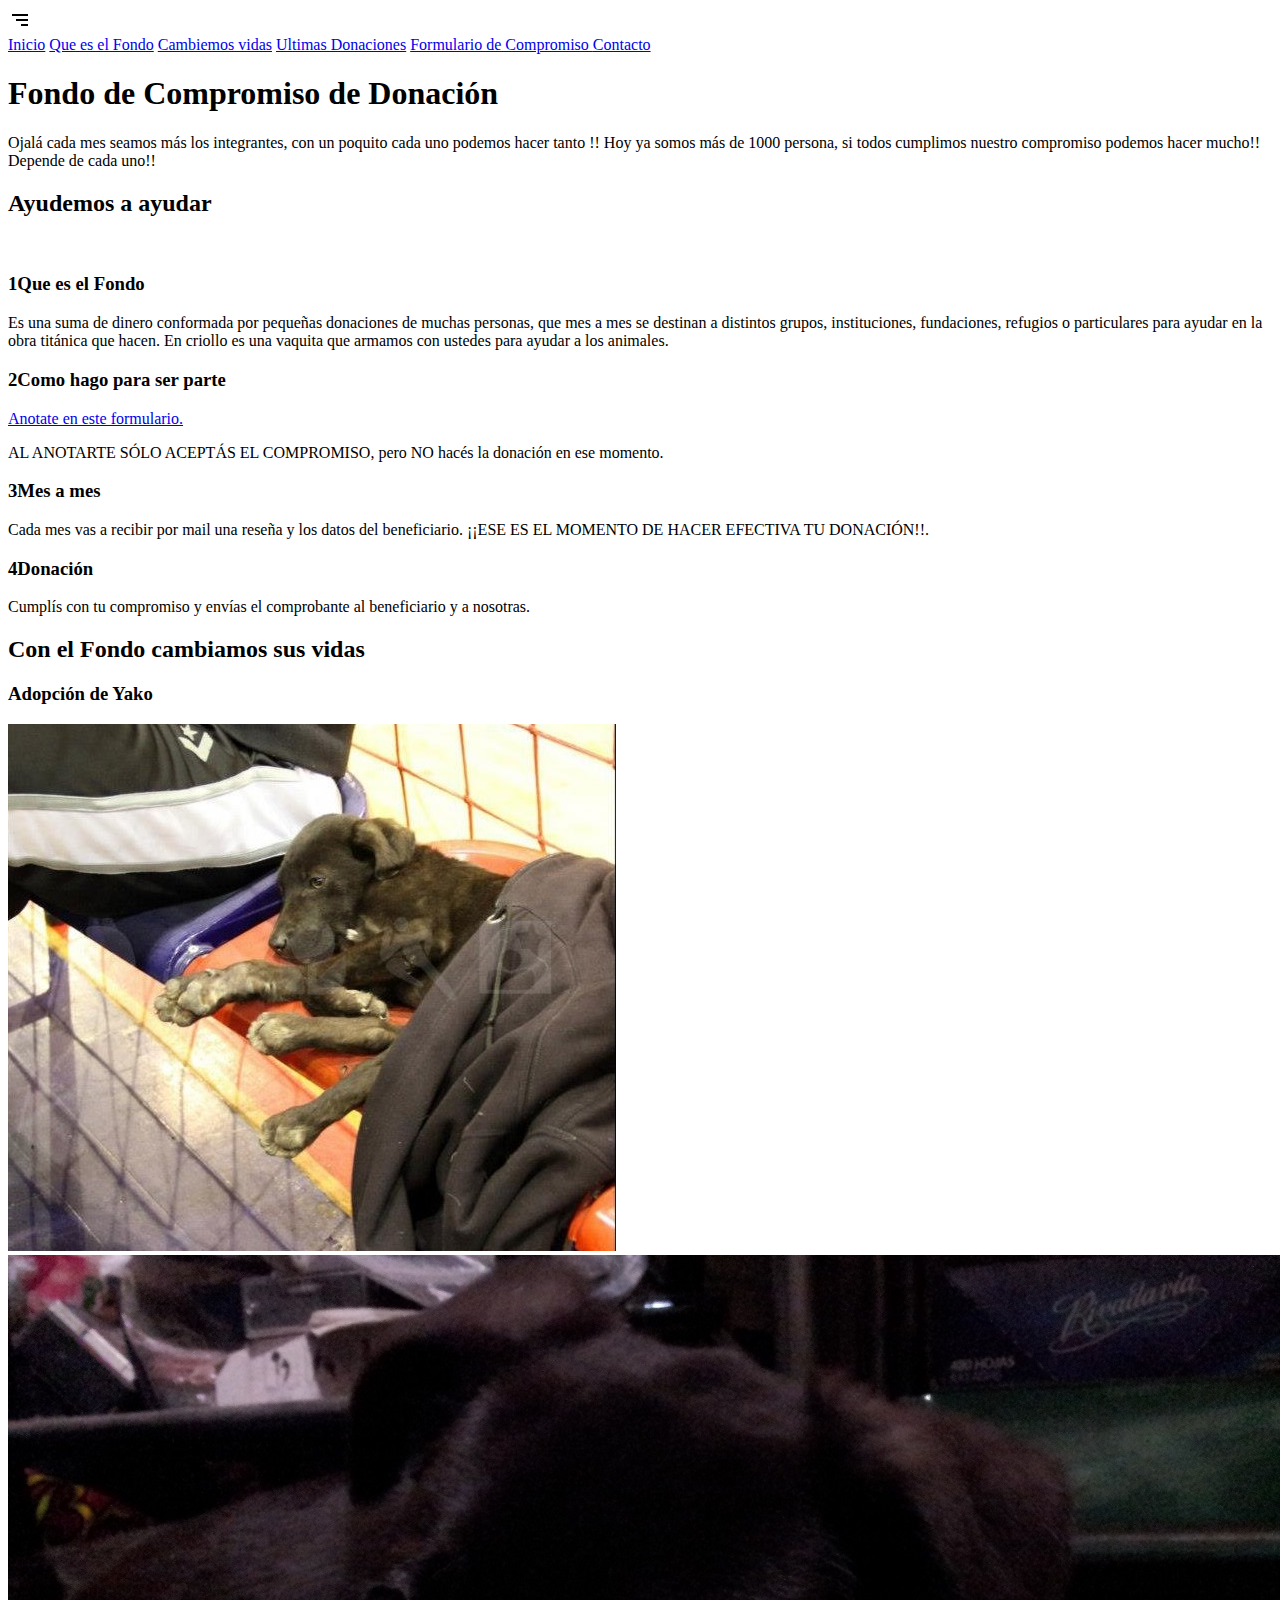
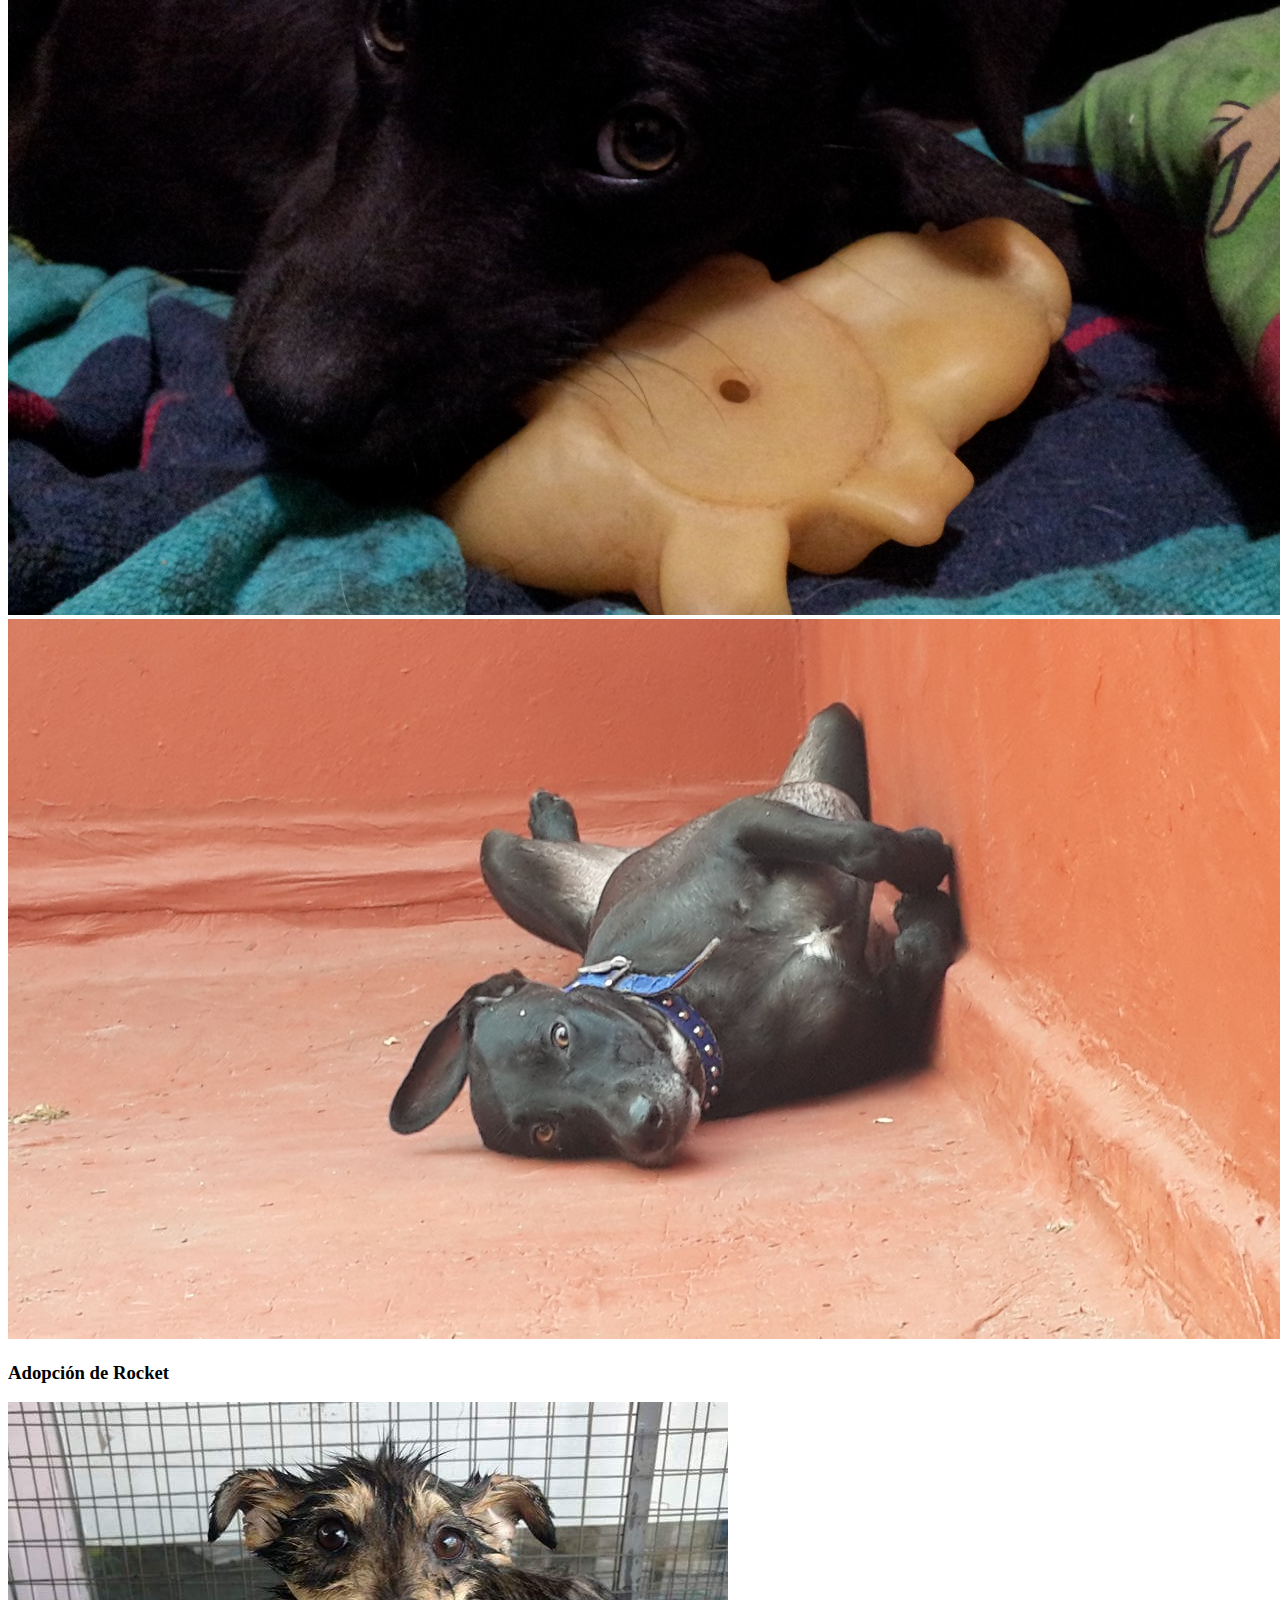
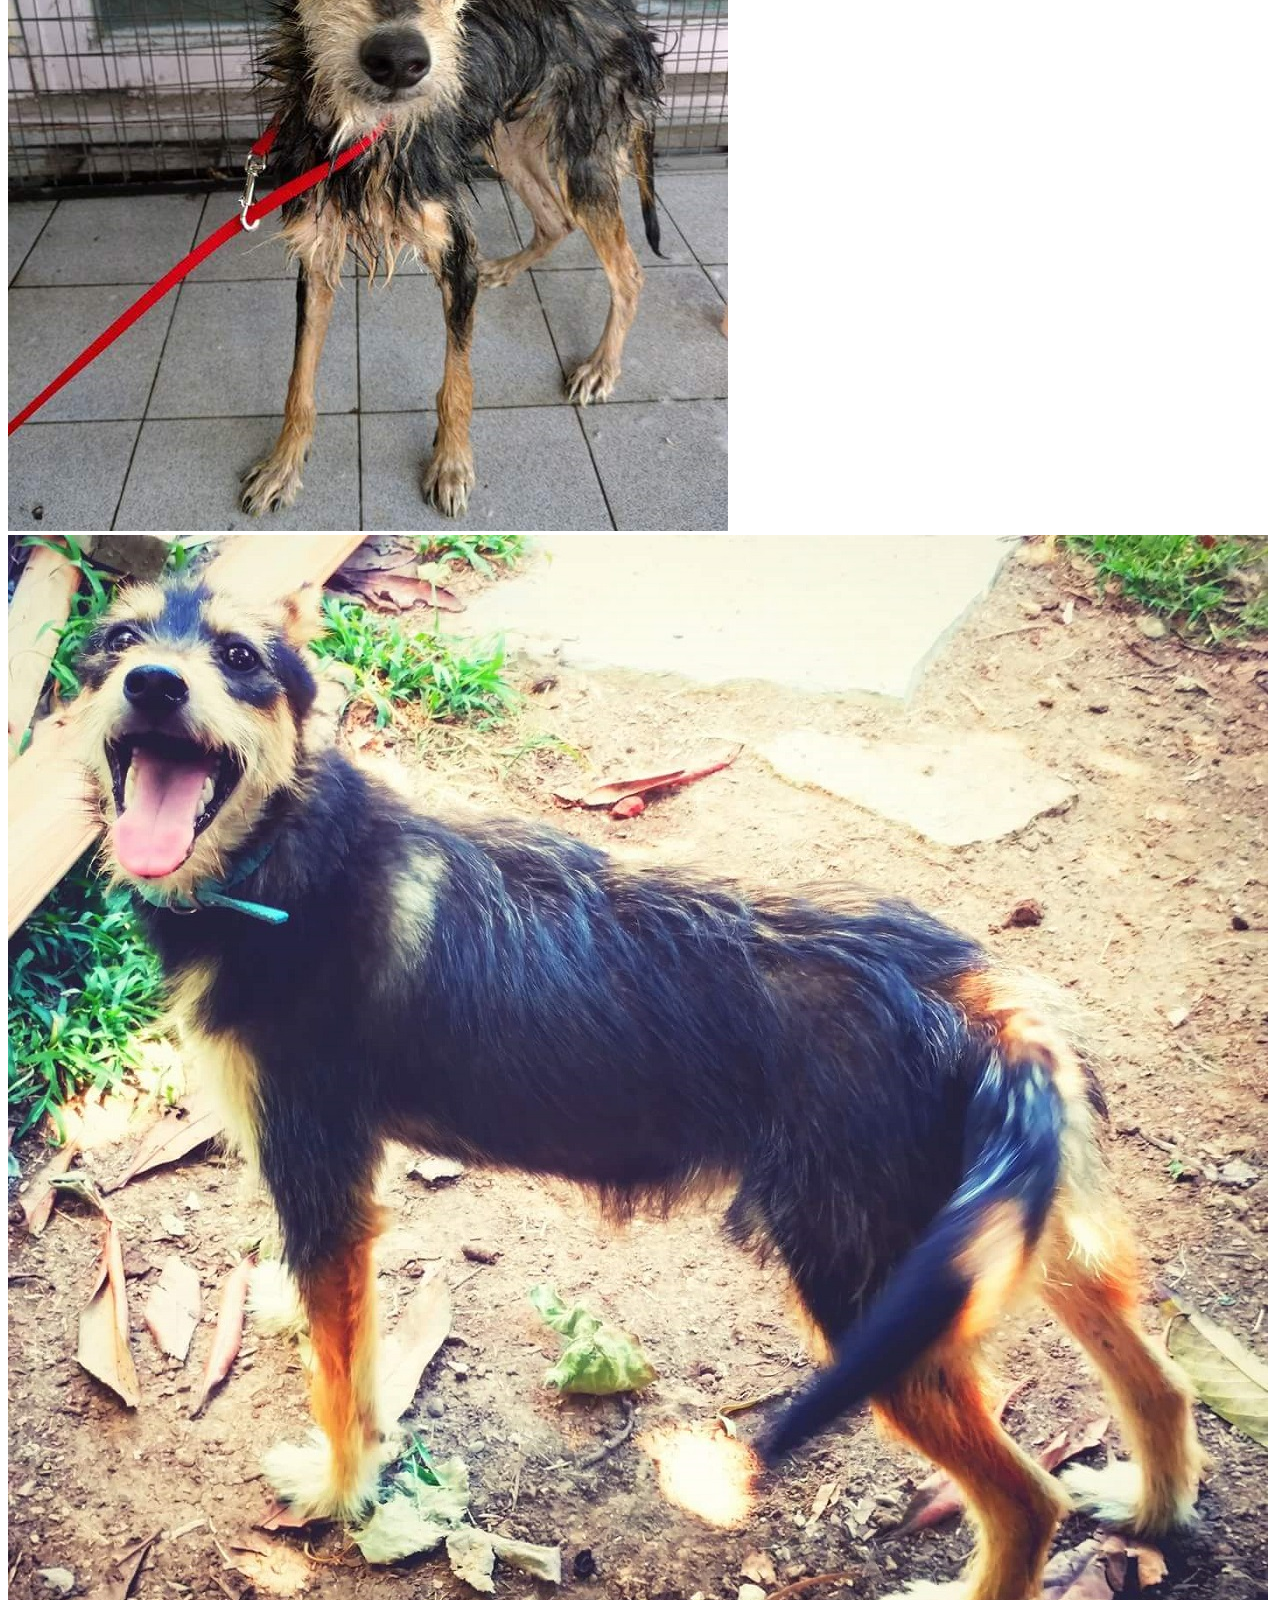
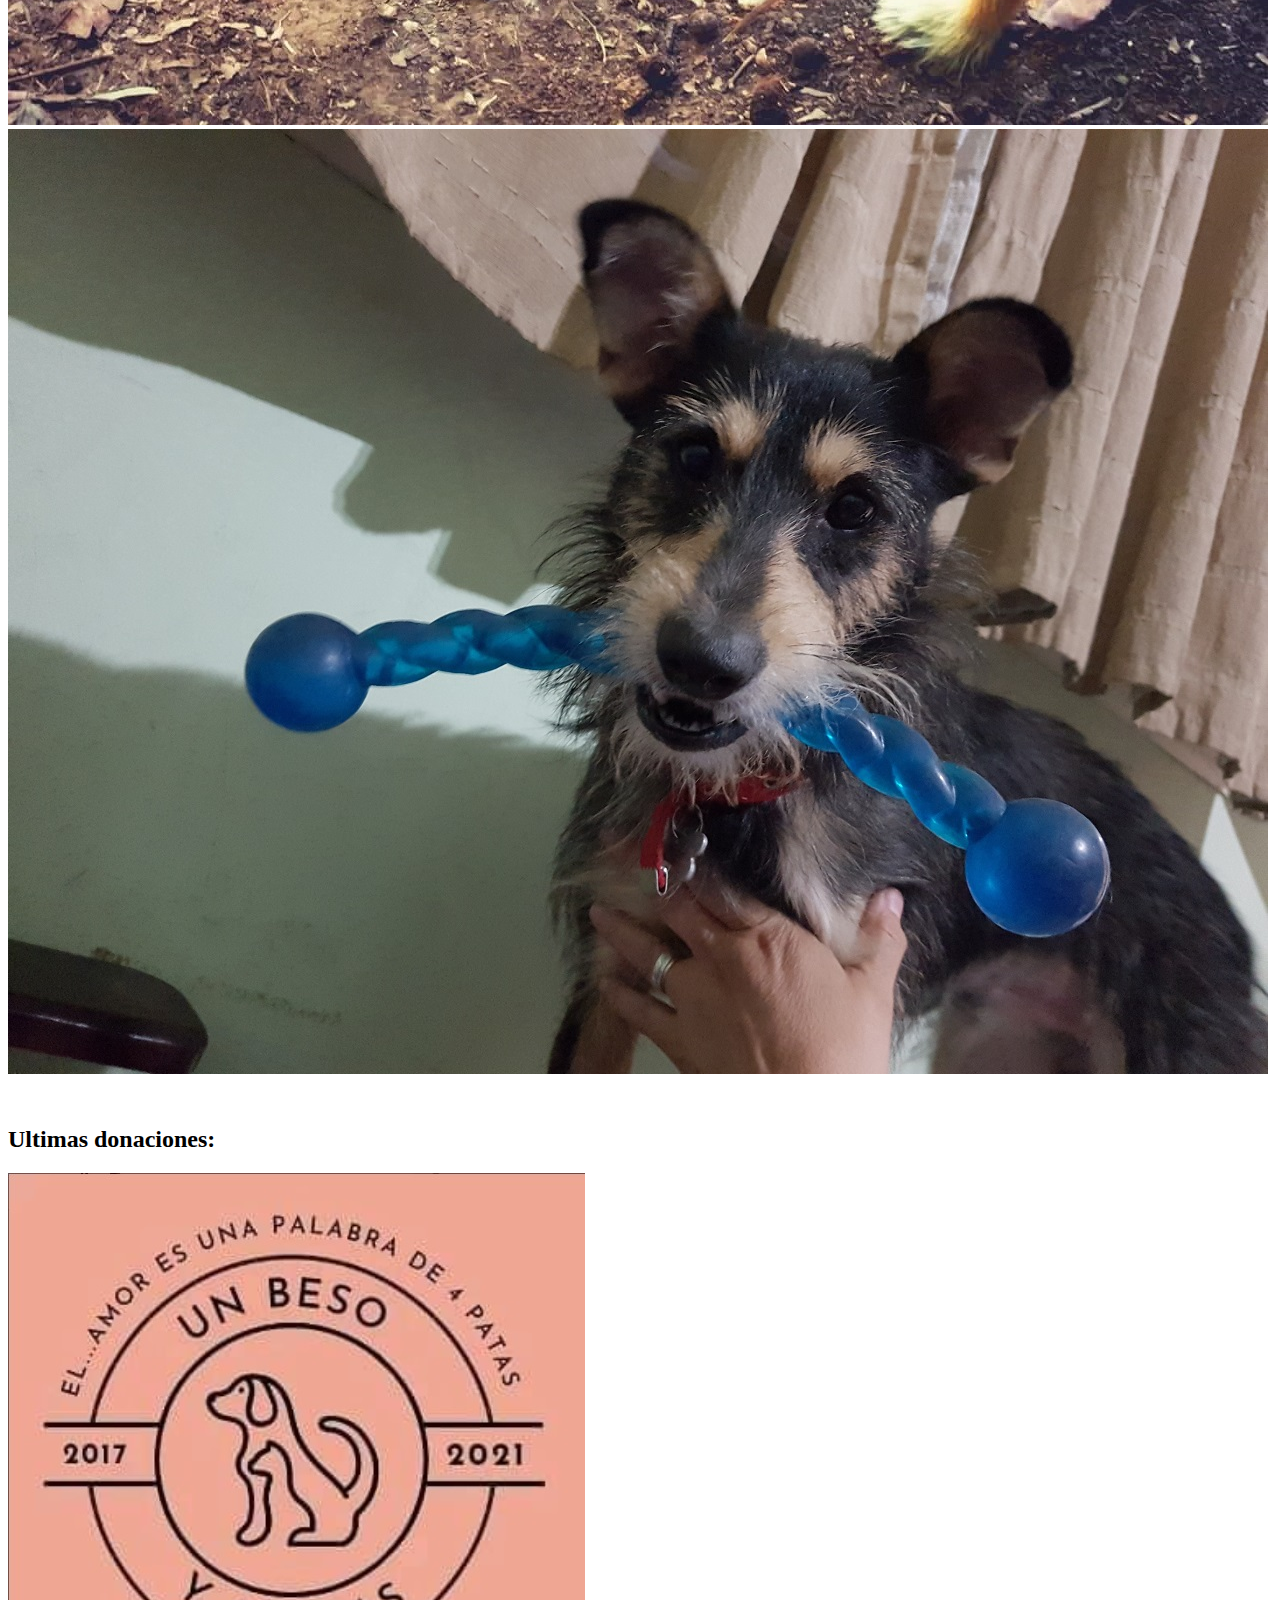
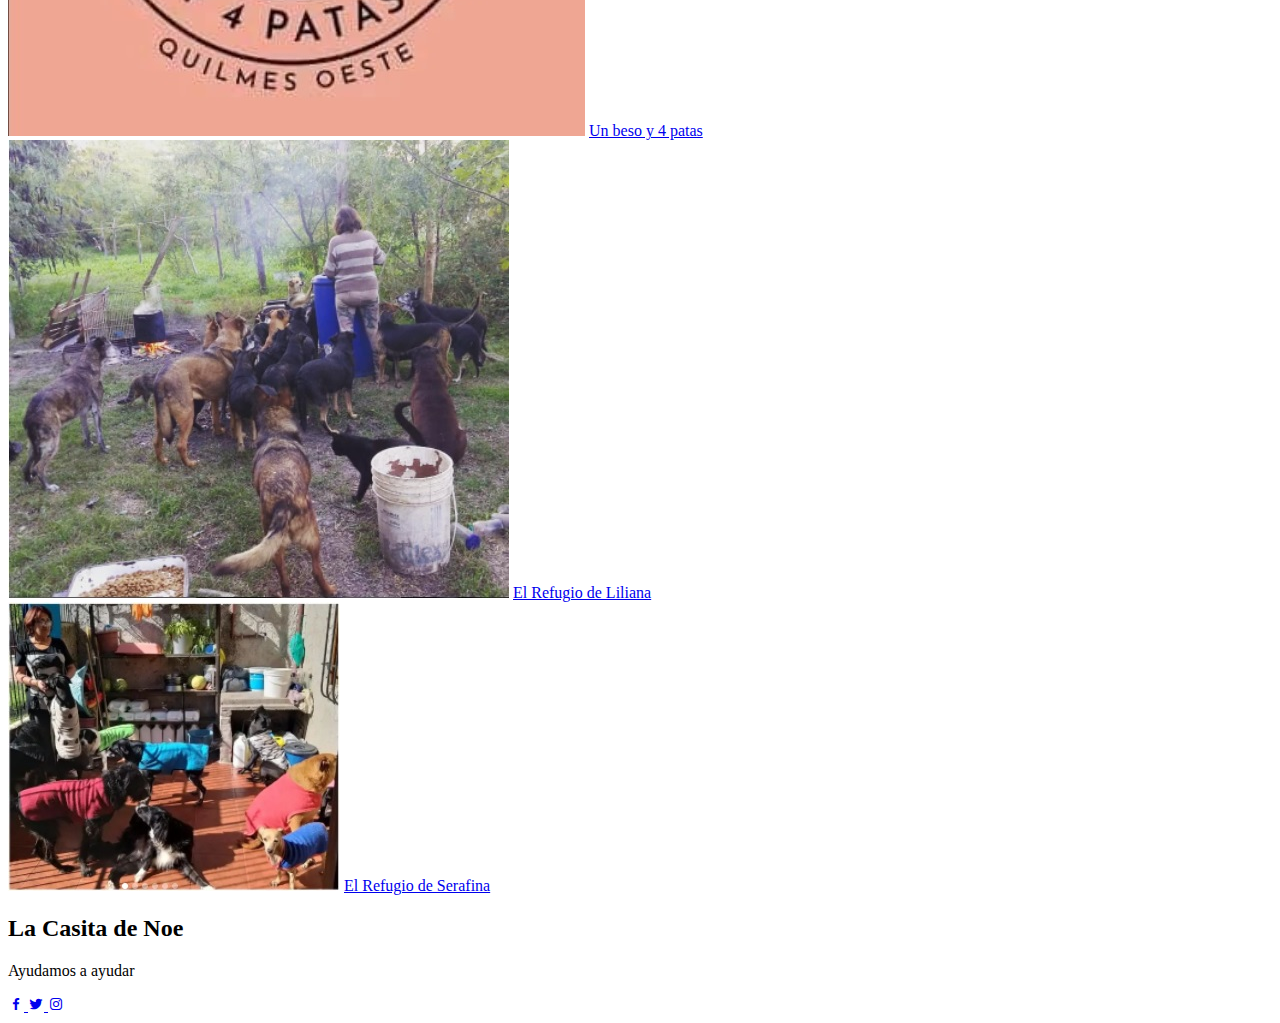
==== index.html @ 3ce831d2 "Add files via upload" ====
<!DOCTYPE html>
<html lang="es">
<head>
    <meta charset="UTF-8">
    <meta name="viewport" content="width=device-width, initial-scale=1.0">
    <title>Página web</title>
    <link href="https://fonts.googleapis.com/css2?family=Open+Sans:wght@300;400;700&display=swap" rel="stylesheet">
    <link href='https://unpkg.com/boxicons@2.0.5/css/boxicons.min.css' rel='stylesheet'>
    <link rel="stylesheet" href="css/estilos.css">
</head>
<body>
    
    <header class="header" id="inicio">
        <img class="hamburguer" src="img/hamburguesa.svg" alt="">
        <nav class="menu-navegacion">
                <a href="#inicio">Inicio</a>
                <a href="#servicio">Que es el Fondo</a>
                <a href="#galeria">Cambiemos vidas</a>
                <a href="#expertos">Ultimas Donaciones</a>
                <a href="formulario.html">Formulario de Compromiso

                <a href="#footer">Contacto</a>
        </nav>
        <div class="contenedor head">
            <h1 class="titulo">Fondo de Compromiso de Donación</h1>
            <p class="copy">Ojalá cada mes seamos más los integrantes, con un poquito cada uno podemos hacer tanto !!
                            Hoy ya somos más de 1000 persona, si todos cumplimos nuestro compromiso podemos hacer mucho!! Depende de cada uno!!
            </p>
        </div>
        
    </header>
    <main>
        <section class="services contenedor" id="servicio">
            <h2 class="subtitulo"> Ayudemos a ayudar</h2>
            <div class="contenedor-servicio">
                <img src="img/Servicios.jpg" alt="">
                <div class="checklist-servicio">
                    <div class="service">
                        <h3 class="n-service"><span class="number">1</span>Que es el Fondo</h3>
                        <p> Es una suma de dinero conformada por pequeñas donaciones de muchas personas, que mes a mes se destinan a distintos 
                            grupos, instituciones, fundaciones, refugios o particulares para ayudar en la obra titánica que hacen.
                            En criollo es una vaquita que armamos con ustedes para ayudar a los animales.</p>
                    </div>
                    <div class="service">
                        <h3 class="n-service"><span class="number">2</span>Como hago para ser parte</h3>
                        <a href="formulario.html">Anotate en este formulario. </a> 
                           <p> AL ANOTARTE SÓLO ACEPTÁS EL COMPROMISO, pero NO hacés la donación en ese momento.</p>
                    </div>
                    <div class="service">
                        <h3 class="n-service"><span class="number">3</span>Mes a mes</h3>
                        <p> Cada mes vas a recibir por mail una reseña y los datos del beneficiario. ¡¡ESE ES EL MOMENTO DE HACER EFECTIVA TU DONACIÓN!!.</p>
                    </div>
                    <div class="service">
                        <h3 class="n-service"><span class="number">4</span>Donación</h3>
                        <p>Cumplís con tu compromiso y envías el comprobante al beneficiario y a nosotras.</p>
                    </div>
                
                </div>
            </div>
        </section>
        <section class="gallery" id="galeria">
            <div class="contenedor">
                <h2 class="subtitulo"> Con el Fondo cambiamos sus vidas</h2>
                <h3 class="subtitulo1">Adopción de Yako</h3>
                <div class="contenedor-galeria1">
                    <img src="img/Yakito0.jpg" class="img-galeria" alt="Hola">
                    <img src="img/Yakito2.jpg" class="img-galeria" alt="">
                    <img src="img/Yakito4.jpg" class="img-galeria" alt="">
                </div>
                <h3 class="subtitulo1">Adopción de Rocket</h3>
                <div class="contenedor-galeria2">
                    <img src="img/Rocket1.jpg" class="img-galeria" alt="">
                    <img src="img/Rocket3.jpg" class="img-galeria" alt="">
                    <img src="img/Rocket5.jpg" class="img-galeria" alt="">
                </div>
            </div>
        </section>
        <div class="imagen-light">
            <img src="img/close.svg" alt="" class="close">
            <img src="" alt="" class="agregar-imagen">
        </div>
        <section class="contenedor" id="expertos">
            <h2 class="subtitulo">Ultimas donaciones:</h2>
            <section class="experts">
                <div class="cont-expert">
                    <img src="img/Unbesoy4patas.jpg" alt="">
                    <a href="https://www.instagram.com/unbesoy4patas/?hl=es">Un beso y 4 patas</a>
                  
                </div>
                <div class="cont-expert">
                    <img src="img/RefugioLiliana.jpg" alt="">
                    <a href="https://www.instagram.com/elrefugiodeliliana/">El Refugio de Liliana</a>
                </div>
                <div class="cont-expert">
                    <img src="img/RefugioSerafina.jpg" alt="">
                    <a href="https://www.instagram.com/serafinaaguilarflores/">El Refugio de Serafina</a>
                </div>
            </section>
        </section>
    </main>

    <footer id="footer">
        <div class="contenedor footer-content">
                <div class="contact-us">
                    <h2 class="brand">La Casita de Noe</h2>
                    <p>Ayudamos a ayudar</p>
                </div>
                <div class="social-media">
                    <a href="https://www.facebook.com/search/top/?q=la%20casita%20de%20noe" class="social-media-icon">
                        <i class='bx bxl-facebook'></i>
                    </a>
                    <a href="https://twitter.com/casa_de_noe" class="social-media-icon">
                        <i class='bx bxl-twitter' ></i>
                    </a>
                    <a href="https://www.instagram.com/noelia_prestipino/" class="social-media-icon">
                        <i class='bx bxl-instagram' ></i>
                    </a>
                </div>
        </div>
        <div class="line"></div>
    </footer>

    <script src="js/menu.js"></script>
    <script src="js/lightbox.js"></script>

    
</body>
</html>
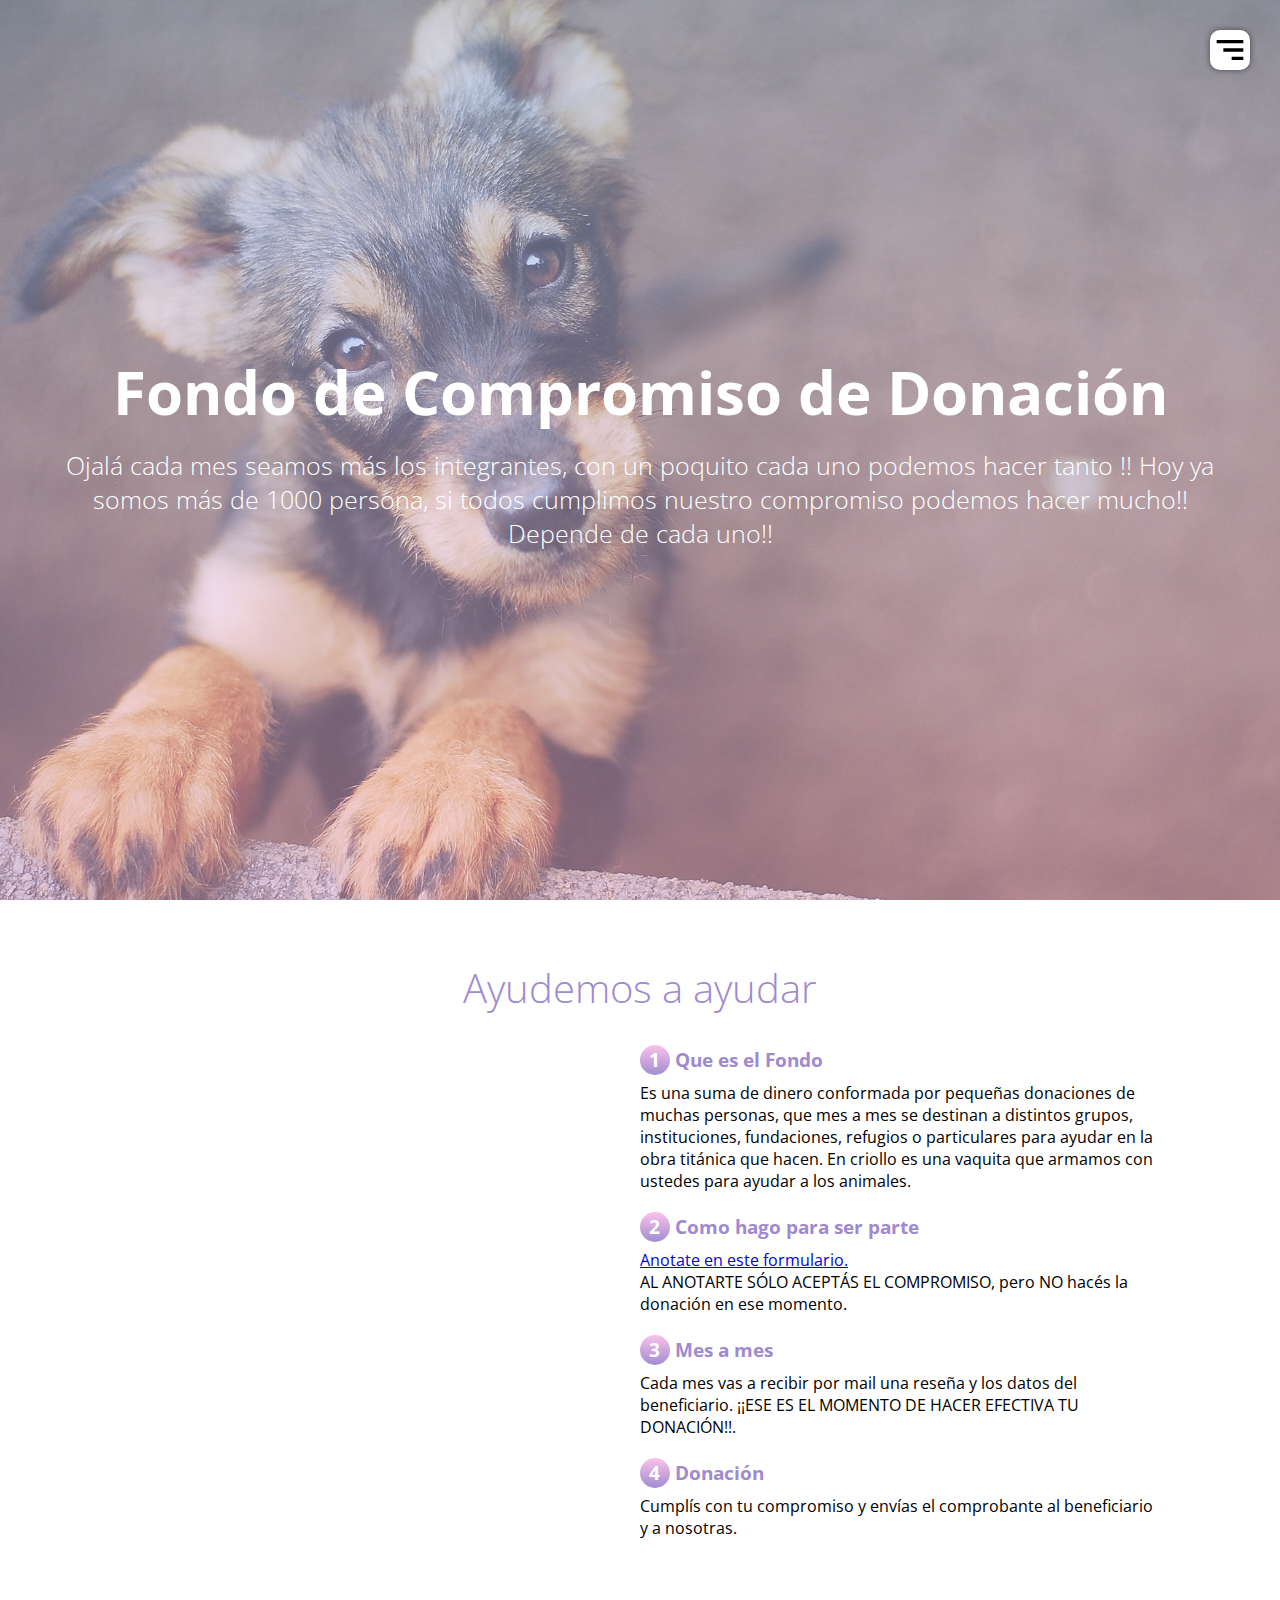
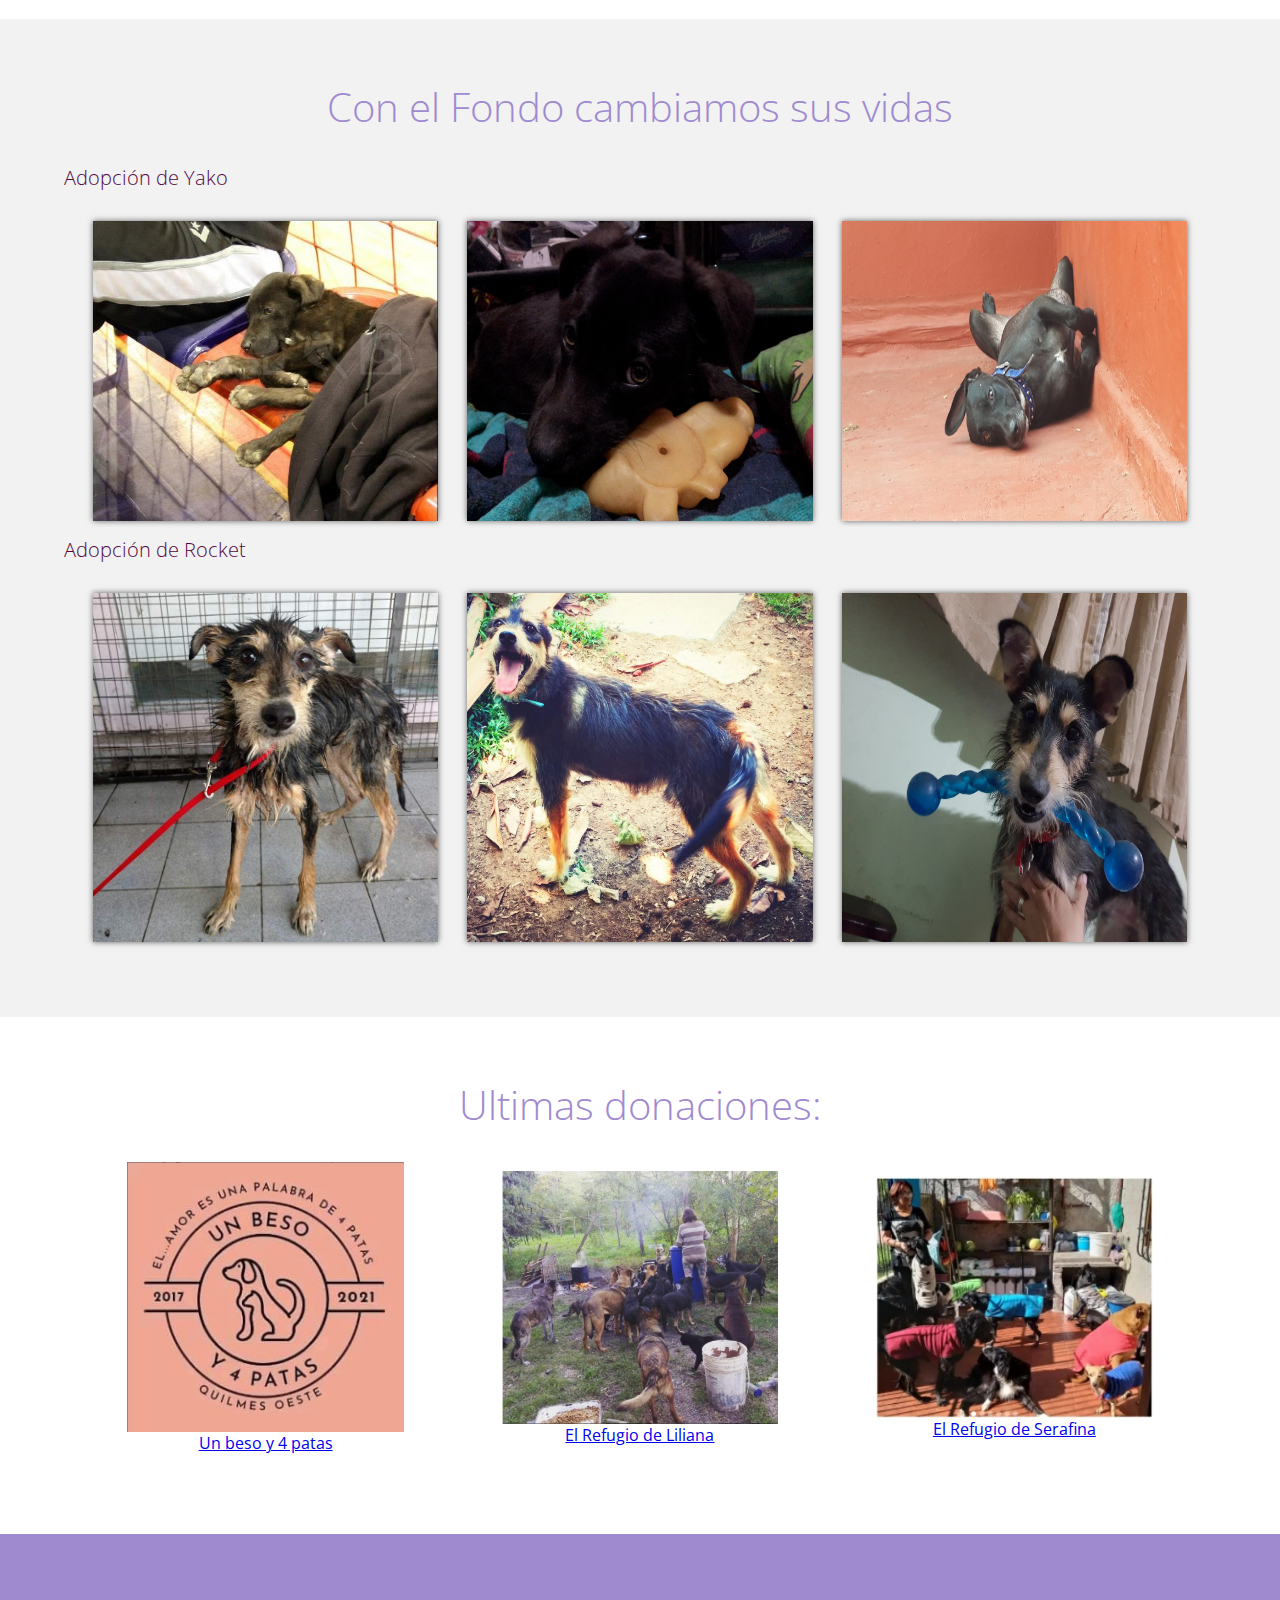
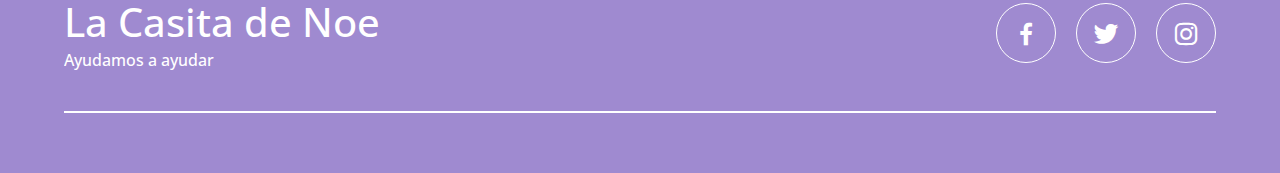
==== commit 12947c14: "Add files via upload" ====
--- a/index.html
+++ b/index.html
@@ -6,7 +6,7 @@
     <title>Página web</title>
     <link href="https://fonts.googleapis.com/css2?family=Open+Sans:wght@300;400;700&display=swap" rel="stylesheet">
     <link href='https://unpkg.com/boxicons@2.0.5/css/boxicons.min.css' rel='stylesheet'>
-    <link rel="stylesheet" href="css/estilos.css">
+    <link rel="stylesheet" href="estilos.css">
 </head>
 <body>
     
--- a/estilos.css
+++ b/estilos.css
@@ -0,0 +1,404 @@
+*{
+    margin: 0;
+    padding: 0;
+    box-sizing: border-box;
+}
+
+:root{
+    scroll-behavior: smooth;
+}
+
+body{
+    font-family: 'Open Sans', sans-serif;
+}
+
+.contenedor{
+    width: 90%;
+    max-width: 1200px;
+    overflow: hidden;
+    margin: auto;
+    padding: 60px 0;
+}
+
+.header{
+    height: 100vh;
+    /* 02 */
+    background-image: linear-gradient(to top, rgba(251, 194, 235, 0.486) 0%, hsla(218, 68%, 79%, 0.514) 100%), url(img/Fondo.jpg);
+    background-repeat: no-repeat;
+    background-position: center;
+    background-size: cover;
+    
+}
+
+.head{
+    padding: 0;
+    height: 100%;
+    display: flex;
+    flex-direction: column;
+    justify-content: center;
+    text-align: center;
+    color: #fff;
+}
+
+
+.hamburguer{
+    position: fixed;
+    top: 30px;
+    right: 30px;
+    background: #fff;
+    width: 40px;
+    height: 40px;
+    cursor: pointer;
+    border-radius: 10px;
+    box-shadow: 0 0 6px rgba(0, 0, 0, .5);
+}
+
+.menu-navegacion{
+    position: fixed;
+    top: 0;
+    width: 30vw;
+    height: 100%;
+    /* background-image: linear-gradient(to top, #fbc2eb 0%, #a6c0ee 100%); */
+    /* 02 */
+    background-image: linear-gradient(to top, #a18cd1 0%, #fbc2eb 100%);
+    /* 028 */
+    background-image: linear-gradient(135deg, #667eea 0%, #764ba2 100%);
+    display: flex;
+    flex-direction: column;
+    justify-content: space-evenly;
+    align-items: center;
+    right: 0;
+    transform: translateX(110%);
+    transition:transform 0.3s ease-in-out;
+    box-shadow: 0 0 6px rgba(0, 0, 0, .5);
+}
+
+.spread{
+    transform: translateX(0);
+}
+
+.menu-navegacion a{
+    color: #fff;
+    text-decoration: none;
+}
+
+
+
+.titulo{
+    font-size: 60px;
+    margin-bottom: 15px;
+}
+
+.copy{
+    font-weight: 300;
+    font-size: 25px;
+}
+
+/* Services */
+
+.subtitulo{
+    color: #9f8ad0;
+    font-size: 40px;
+    text-align: center;
+    font-weight: 300;
+    margin-bottom: 30px;
+}
+.subtitulo1{
+    color: #530743;
+    font-size: 20px;
+    text-align: left;
+    font-weight: 100;
+    margin-bottom: 10px;
+}
+
+
+.contenedor-servicio{
+    display: flex;
+    justify-content: space-evenly;
+    align-items: center;
+    flex-wrap: wrap;
+}
+
+.contenedor-servicio img{
+    width: 40%;
+}
+
+.checklist-servicio{
+    width: 45%;
+}
+
+.service{
+    margin-bottom: 20px;
+}
+
+.n-service{
+    margin-bottom: 7px;
+    color: #9f8ad0;
+}
+
+.number{
+    display: inline-block;
+    /* 02 */
+    background-image: linear-gradient(to top, #a18cd1 0%, #fbc2eb 100%);
+    line-height: 30px;
+    text-align: center;
+    border-radius: 50%;
+    margin-right: 5px;
+    width: 30px;
+    height: 30px;
+    color: #fff;
+    font-weight: 700;
+}
+
+.gallery{
+    background: #f2f2f2;
+}
+
+.contenedor-galeria1{
+    display: flex;
+    flex-wrap: wrap;
+    justify-content: space-evenly;
+    margin-top: 30px;
+}
+.contenedor-galeria2{
+    display: flex;
+    flex-wrap: wrap;
+    justify-content: space-evenly;
+    margin-top: 30px;
+}
+.img-galeria{
+    width: 30%;
+    display: block;
+    margin-bottom: 15px;
+    box-shadow: 0 0 6px rgba(0, 0, 0, .6);
+    cursor: pointer;
+}
+
+.imagen-light{
+    position: fixed;
+    display: flex;
+    align-items: center;
+    justify-content: center;
+    width: 100%;
+    height: 100%;
+    top: 0;
+    left: 0;
+    background: rgba(0, 0, 0, 0.534);
+    transform: translate(100%);
+    transition: transform .2s ease-in-out;
+}
+
+.agregar-imagen{
+    width: 60%;
+    transform: scale(0);
+    border-radius: 10px;
+    transition: transform .3s .2s;
+}
+
+.showImage{
+    transform: scale(1);
+}
+
+.show{
+    transform: translate(0);
+}
+
+.close{
+    position: absolute;
+    top: 15px;
+    right: 15px;
+    width: 40px;
+    cursor: pointer;
+}
+
+.experts{
+    width: 100%;
+    display: flex;
+    flex-wrap: wrap;
+    justify-content: space-evenly;
+    align-items: center;
+}
+
+.cont-expert{
+    width: 30%;
+    text-align: center;
+    margin-bottom: 20px;
+}
+
+.cont-expert img{
+    display: block;
+    margin: auto;
+    width: 80%;
+}
+
+.n-expert{
+    width: 100%;
+    display: inline-block;
+    margin-top: 20px;
+    font-weight: 400;
+}
+
+footer{
+    background: #9f8ad0;
+    padding-bottom: 0.1px;
+}
+
+.footer-content{
+    display: flex;
+    justify-content: space-between;
+    align-items: center;
+    flex-wrap: wrap;
+    padding-top: 60px;
+    padding-bottom: 40px;
+}
+
+
+.contact-us{
+    width: 40%;
+    color: #fff;
+}
+
+.brand{
+    font-weight: 500;
+    font-size: 40px;
+}
+
+.brand+p{
+    font-weight: 500;
+}
+
+.social-media{
+    width: 50%;
+    display: flex;
+    justify-content: flex-end;
+}
+
+.social-media-icon{
+    display: inline-block;
+    margin-left: 20px;
+    width: 60px;
+    height: 60px;
+    border: 1px solid #fff;
+    border-radius: 50%;
+    text-align: center;
+    color: #fff;
+}
+
+.social-media-icon i{
+    font-size: 30px;
+    line-height: 60px;
+}
+
+.line{
+    width: 90%;
+    max-width: 1200px;
+    margin: auto;
+    height: 2px;
+    background: #fff;
+    margin-bottom: 60px;
+}
+
+.social-media-icon:hover{
+    background: #fff;
+    color:#764ba2;
+}
+
+@media screen and (max-width: 800px){
+    .menu-navegacion{
+        width: 50vw;
+    }
+
+    .titulo{
+        font-size: 40px;
+    }
+
+    .contenedor-servicio img{
+        width: 80%;
+        margin-bottom: 40px;
+    }
+    
+    .checklist-servicio{
+        width: 80%;
+    }
+
+    .service{
+        margin-bottom: 30px;
+    }
+
+    .img-galeria{
+        width: 45%;
+    }
+    
+    .agregarImagen{
+        width: 80%;
+    }
+
+    
+    .cont-expert{
+        width: 80%;
+    }
+    
+    .footer-content{
+        justify-content: center;
+    }
+
+    .social-media{
+        width: 80%;
+        justify-content: space-evenly;
+    }
+
+    .social-media-icon{
+        margin-left: 0;
+    }
+
+    .contact-us{
+        text-align: center;
+        width: 80%;
+        margin-bottom: 40px;
+    }
+    
+}
+
+
+@media screen and (max-width: 500px){
+    .menu-navegacion{
+        width: 65vw;
+    }
+
+    .hamburguer{
+        top: 20px;
+        right: 20px;
+    }
+
+    .titulo{
+        font-size: 30px;
+    }
+
+    .subtitulo{
+        font-size: 30px;
+    }
+
+    .img-galeria{
+        width: 95%;
+    }
+    
+    .agregar-imagen{
+        width: 90%;
+    }
+
+    .social-media{
+        width: 100%;
+        justify-content: space-evenly;
+    }
+
+    .social-media-icon{
+        margin-left: 0;
+    }
+
+    .contact-us{
+        text-align: center;
+        width: 95%;
+        margin-bottom: 40px;
+    }
+    
+}